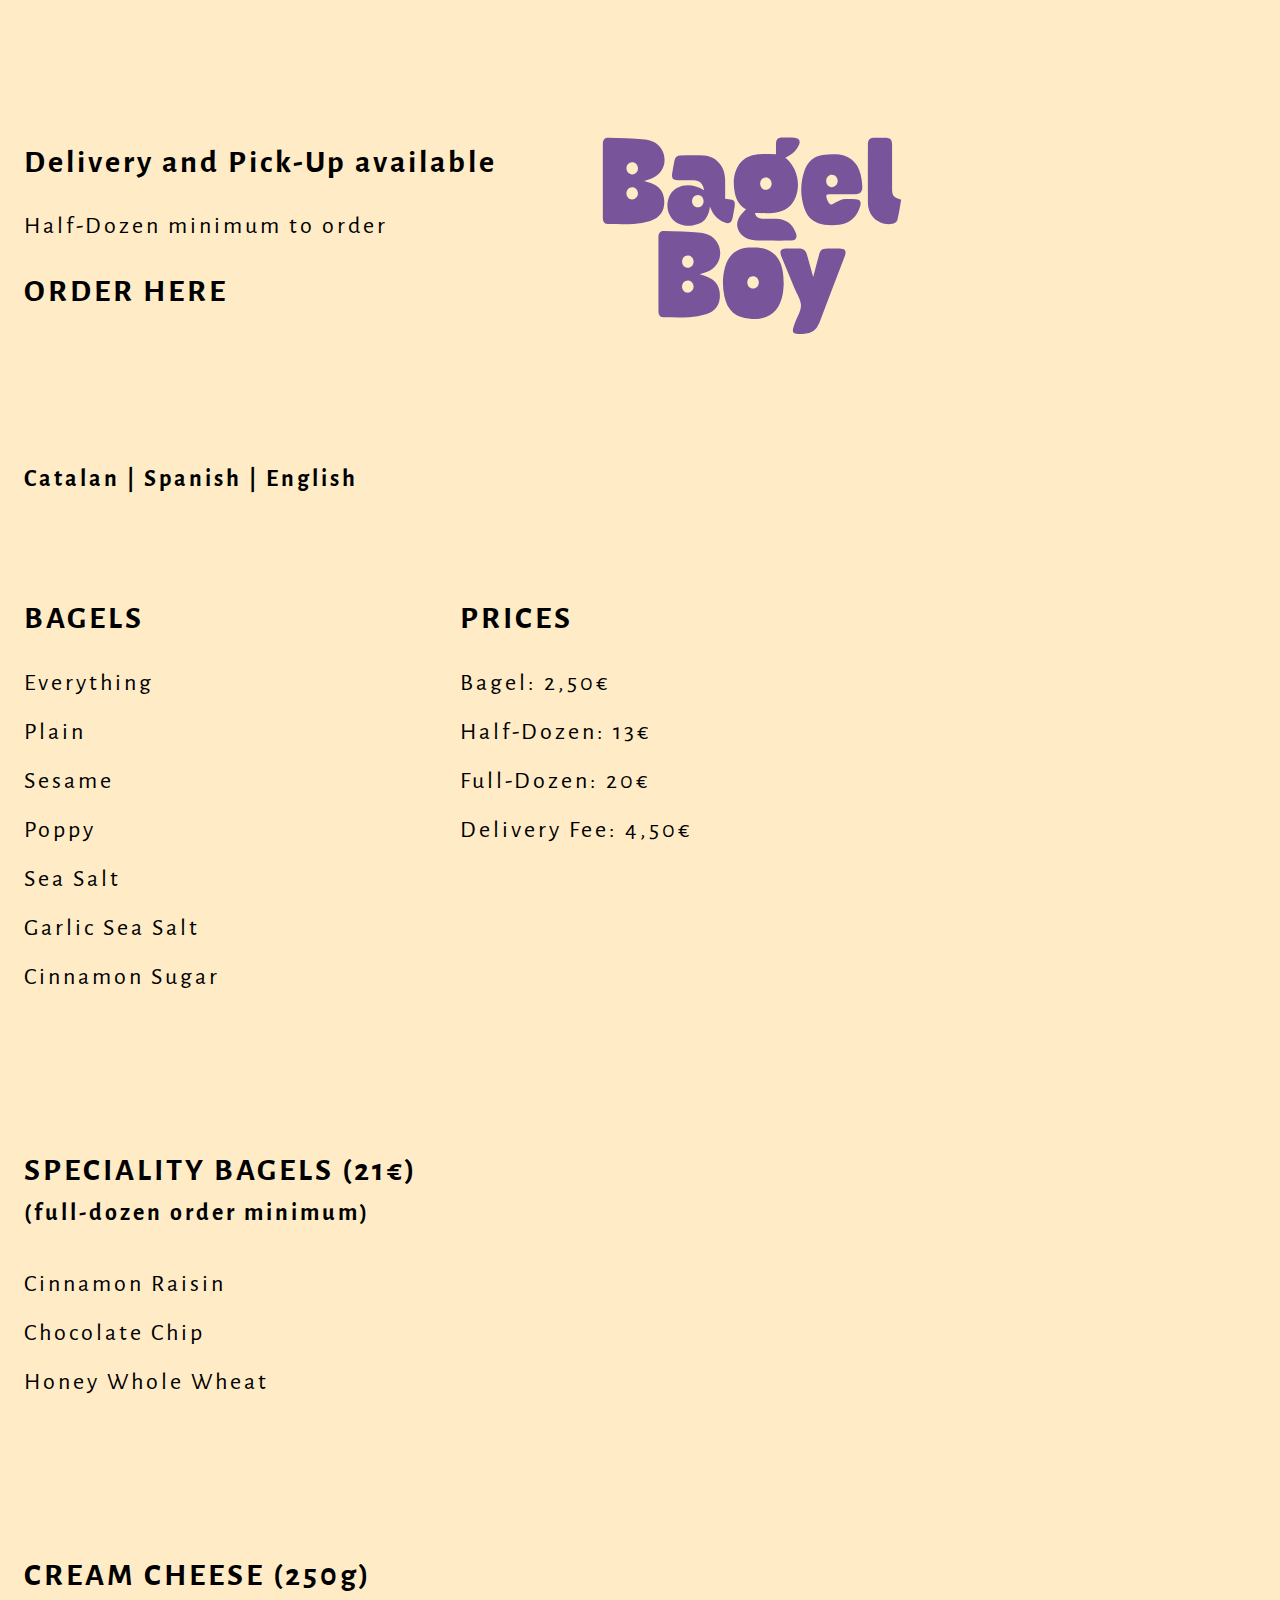
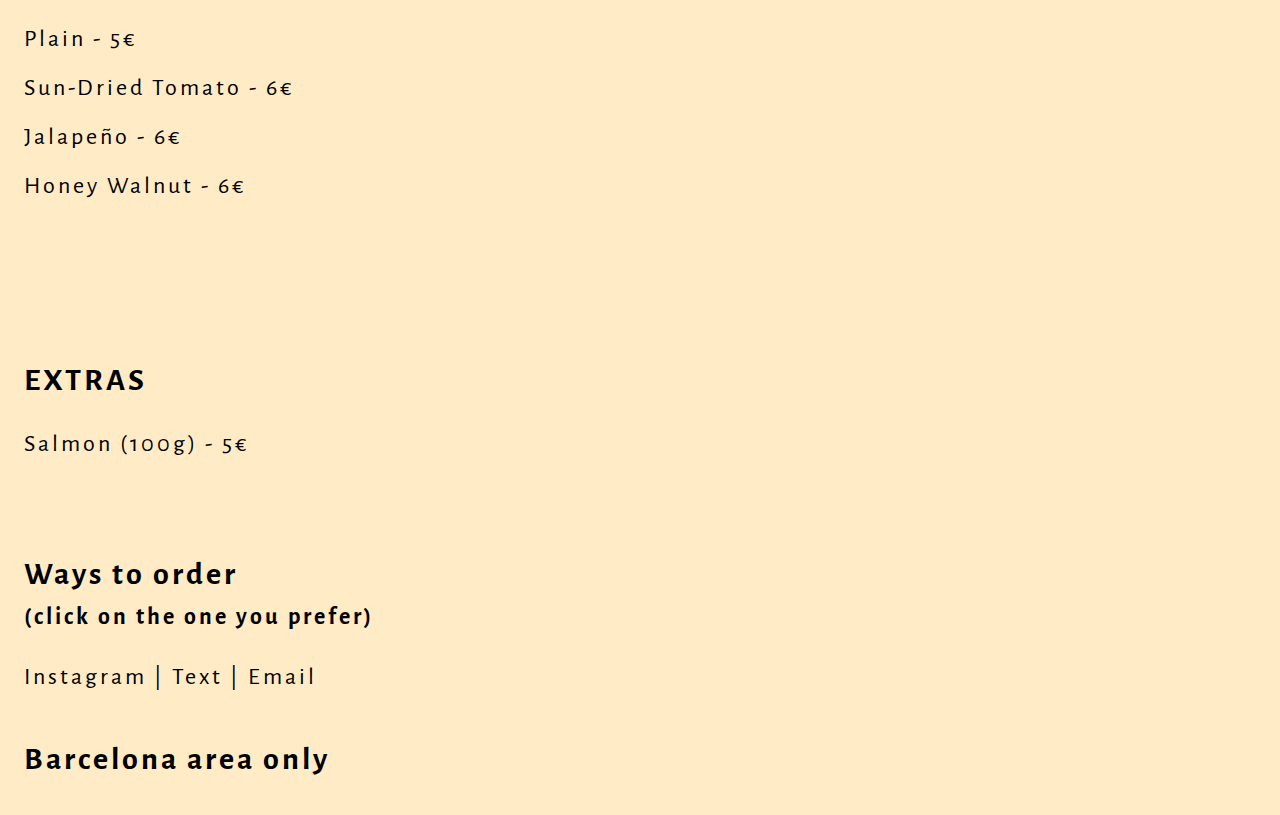
==== html-en/index.html @ c2758b59 "Updated Specialty Bagel Prices" ====
<!DOCTYPE html>
<html lang="en">
  <head>
      <meta charset="UTF-8">
      <meta name="viewport" content="width=device-width, initial-scale=1.0">
      <title> Bagel Boy </title>
      <meta name="description" content="Serving NYC style bagels in Barcelona">
      <link rel="icon" href="/documents/bagelboylogo.svg" type="image/svg">
      <link rel="stylesheet" href="/css/html.css">
      <link rel="preconnect" href="https://fonts.googleapis.com">
      <link rel="preconnect" href="https://fonts.gstatic.com" crossorigin>
      <link href="https://fonts.googleapis.com/css2?family=Alegreya+Sans:wght@400;700&display=swap" rel="stylesheet">
  </head>
</html>
<body>
  <div class="body">
    <div class="top-of-page">
      <div class="title">
        <h1>Delivery and Pick-Up available</h1>
        <p>Half-Dozen minimum to order</p>
        <h1 class="button">
          <a href="https://www.bagelboycoshop.com">ORDER HERE</a>
        </h1>
      </div>
      <div class="title-logo">
        <div class="img">
          <a href="https://www.instagram.com/bagelboyco/"><img src="/documents/logo.svg"></a>
        </div>
      </div>
    </div>
    <div class="language">
      <h2>
        <a href='/index.html'>Catalan | </a>
        <a href='/html-es/index.html'>Spanish | </a>
        <a href='/html-en/index.html'>English</a>
      </h2>
    </div>
    <div class="menu">
      <div class="bagels">
        <h1>BAGELS</h1>
        <p><a href="https://www.bagelboycoshop.com/shop-1/p/everything">Everything</a></p>
        <p><a href="https://www.bagelboycoshop.com/shop-1/p/plain">Plain</a></p>
        <p><a href="https://www.bagelboycoshop.com/shop-1/p/sesame">Sesame</a></p>
        <p><a href="https://www.bagelboycoshop.com/shop-1/p/poppy">Poppy</a></p>
        <p><a href="https://www.bagelboycoshop.com/shop-1/p/sea-salt">Sea Salt</a></p>
        <p><a href="https://www.bagelboycoshop.com/shop-1/p/garlic-sea-salt">Garlic Sea Salt</a></p>
        <p><a href="https://www.bagelboycoshop.com/shop-1/p/cinnamon-sugar">Cinnamon Sugar</a></p>
      </div>
      <div class="prices">
        <h1>PRICES</h1>
        <p>Bagel: 2,50€</p>
        <p>Half-Dozen: 13€</p>
        <p>Full-Dozen: 20€</p>
        <p>Delivery Fee: 4,50€</p>
      </div>
    </div>
    <div class="special-bagels">
      <div class="bagels">
        <h1>SPECIALITY BAGELS (21€)<p>(full-dozen order minimum)</p></h1>
        <p><a href="https://www.bagelboycoshop.com/shop-1/p/cinnamon-raisin">Cinnamon Raisin</a></p>
        <p><a href="https://www.bagelboycoshop.com/shop-1/p/chocolate-chip">Chocolate Chip</a></p>
        <p><a href="https://www.bagelboycoshop.com/shop-1/p/honey-whole-wheat">Honey Whole Wheat</a></p>
      </div>
    </div>
    <div class="special-bagels">
      <div class="bagels">
        <h1>CREAM CHEESE (250g)</h1>
        <p>Plain - 5€</p>
        <p>Sun-Dried Tomato - 6€</p>
        <p>Jalapeño - 6€</p>
        <p>Honey Walnut - 6€</p>
      </div>
    </div>
    <div class="special-bagels">
      <div class="bagels">
        <h1>EXTRAS</h1>
        <p>Salmon (100g) - 5€</p>
      </div>
    </div>
    <div class="order">
      <h1>Ways to order <p>(click on the one you prefer)</p></h1>
    </div>
    <div class="contact">
      <p>
        <a href="https://www.instagram.com/bagelboyco/">Instagram | </a>
        <a href="https://wa.me/34677666089">Text | </a>
        <a href="mailto:bagelboyco@gmail.com?subject=Bagel%20Questions&body=Hi%20BagelBoy!" id="contactLink">Email</a>
      </p>
    </div>
    <div class="footer">
      <h1>Barcelona area only</h1>
    </div>
  </div>
</body>
---- css/html.css ----
* {
  padding: 0rem;
  box-sizing: border-box;
}

html {
  scroll-behavior: smooth;
}

p {
  font-size: 1.5rem;
  font-family: "Alegreya Sans", sans-serif;
  margin: 10px 0;
}

body {
  background-color: rgb(255, 236, 199);
  font-family: "Alegreya Sans", sans-serif;
  letter-spacing: 3px;
  width: 100vw;
  height: 100vh;
  padding: 1rem;
  text-align: left;
}

img {
  height: 400px;
  width: 400px;
}

.top-of-page {
  display: flex;
  justify-content: space-between;
}

.title {
  display: flex;
  justify-content: center;
  flex-direction: column;
}

.title-logo {
  display: flex;
  justify-content: center;
  padding-right: 20rem;
}

.body a {
  text-decoration: none;
  color: black;
  transition: .1s;
}

.body a:hover {
  color: grey;
}

.menu {
  display: flex;
  padding-top: 4rem;

}

.special-bagels {
  display: flex;
  justify-content: flex-start;
  padding-right: 4rem;
  padding-top: 8rem;
}

.contact {
  display: flex;
  justify-content: flex-start;
  padding-right: 4rem;
}

.bagels {
  display: flex;
  justify-content: flex-start;
  flex-direction: column;
  text-align: left;
  padding-right: 15rem;
}

.prices {
  display: flex;
  flex-direction: column;
  text-align: left;
}

.footer {
  padding: 1rem 0;
}

.language {
  padding-top: 1rem;
}

.order {
  padding-top: 4rem;
}

.button {
  /*width: 280px;
  margin-right: auto;
  border: 2px solid black;
  border-radius: 30px;
  background-color: transparent;
  font-size: 15px;
  font-weight: bold;
  line-height: 20px;
  text-align: center;*/
}

@media (max-width: 768px) {
  .body {
    font-size: .5rem;
    letter-spacing: 3px;
  }

  .body a {
    font-size: 1rem;
  }

  .menu {
    flex-direction: column;
    padding-right: 0;
    padding-left: 0;
  }

  .special-bagels {
    flex-direction: column;
    padding-right: 0;
    padding-left: 0;
    padding-top: 5rem;
  }

  .contact {
    padding-right: 0;
  }

  p {
    font-size: 1rem;
  }

  .prices {
    padding-top: 3rem;
  }

  .contact {
    flex-direction: column;
  }

  .bagels {
    padding-right: 0;
  }

  img {
    height: 200px;
    width: 200px;
  }

  .top-of-page {
    flex-direction: column-reverse;
  }

  .title-logo {
    padding-right: 0;
    justify-content: flex-start;
  }
}
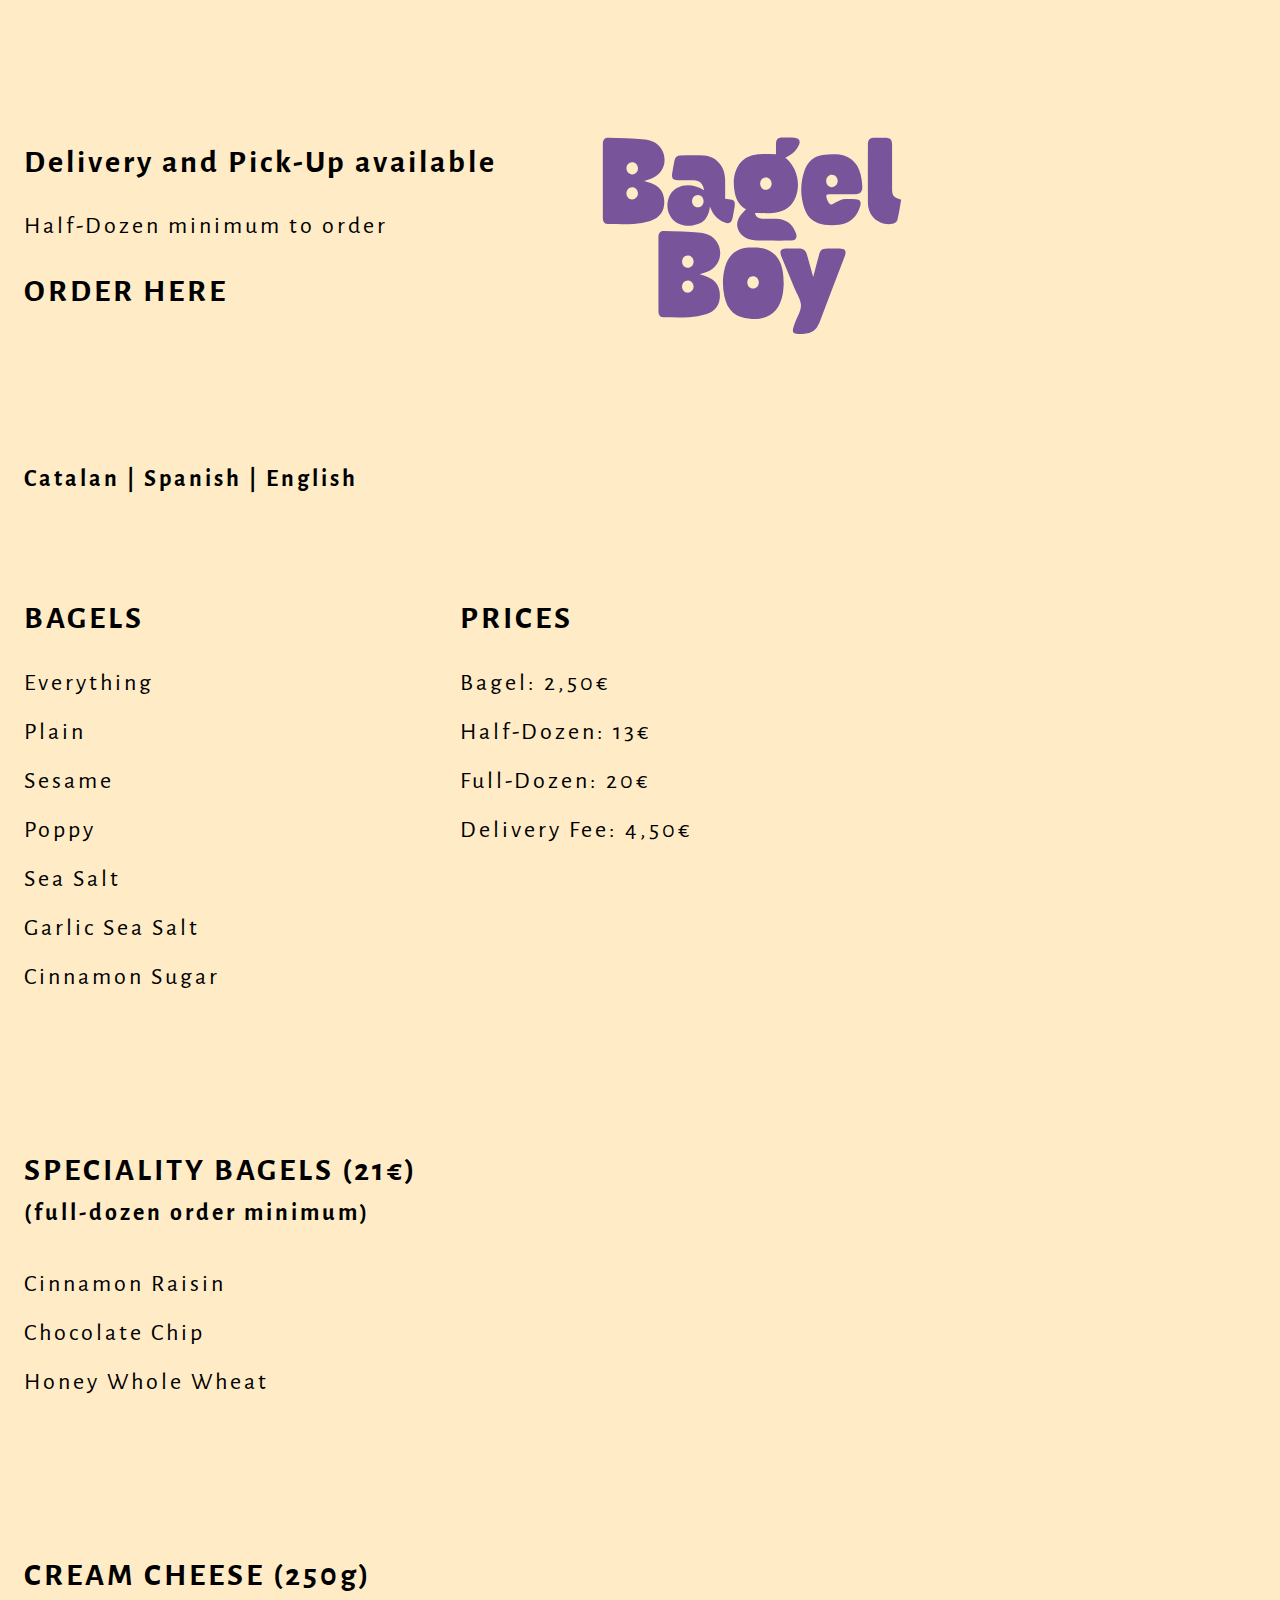
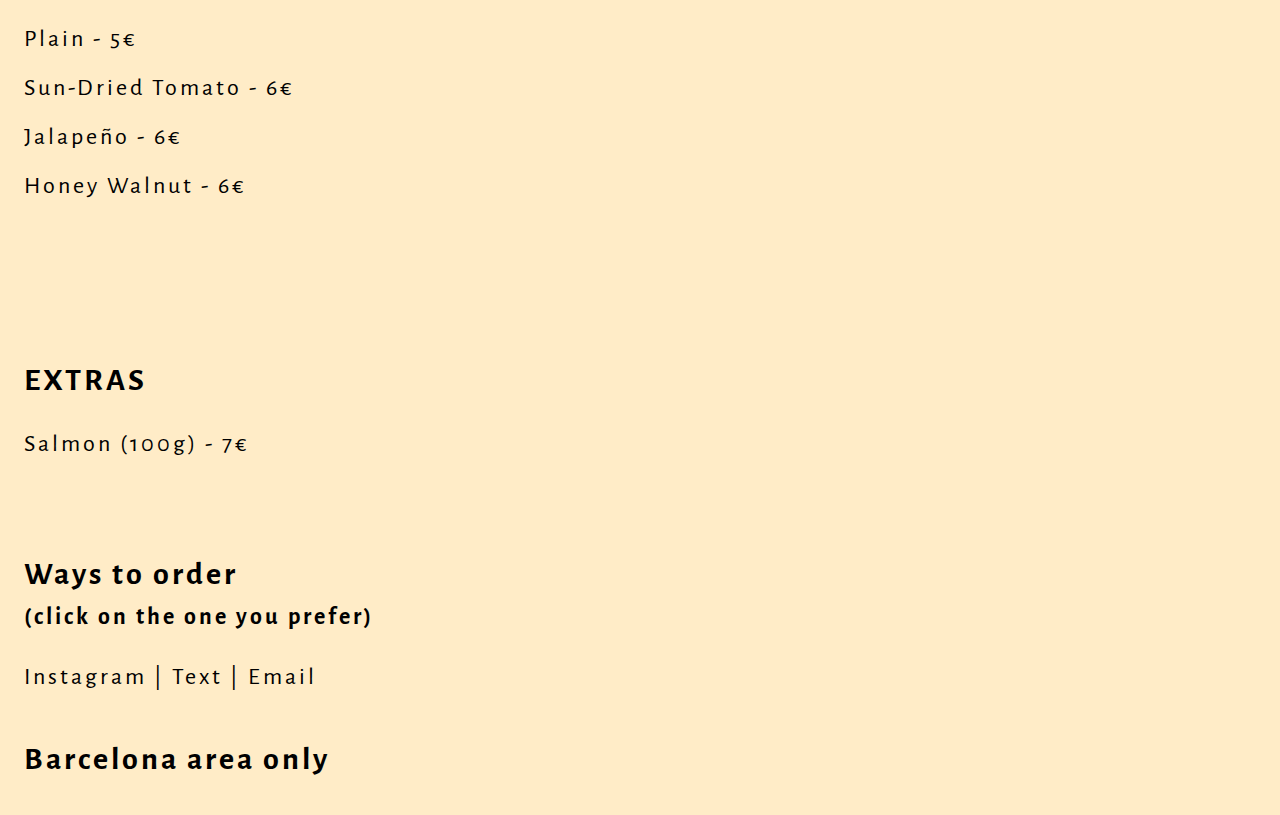
==== commit 463fb9e7: "Updated Salmon Price" ====
--- a/html-en/index.html
+++ b/html-en/index.html
@@ -65,16 +65,16 @@
     <div class="special-bagels">
       <div class="bagels">
         <h1>CREAM CHEESE (250g)</h1>
-        <p>Plain - 5€</p>
-        <p>Sun-Dried Tomato - 6€</p>
-        <p>Jalapeño - 6€</p>
-        <p>Honey Walnut - 6€</p>
+        <p><a href="https://www.bagelboycoshop.com/shop-1/p/plain-cream-cheese">Plain - 5€</a></p>
+        <p><a href="https://www.bagelboycoshop.com/shop-1/p/sun-dried-tomato-cream-cheese">Sun-Dried Tomato - 6€</a></p>
+        <p><a href="https://www.bagelboycoshop.com/shop-1/p/jalapeno-cream-cheese">Jalapeño - 6€</a></p>
+        <p><a href="https://www.bagelboycoshop.com/shop-1/p/honey-walnut-cream-cheese">Honey Walnut - 6€</a></p>
       </div>
     </div>
     <div class="special-bagels">
       <div class="bagels">
         <h1>EXTRAS</h1>
-        <p>Salmon (100g) - 5€</p>
+        <p>Salmon (100g) - 7€</p>
       </div>
     </div>
     <div class="order">
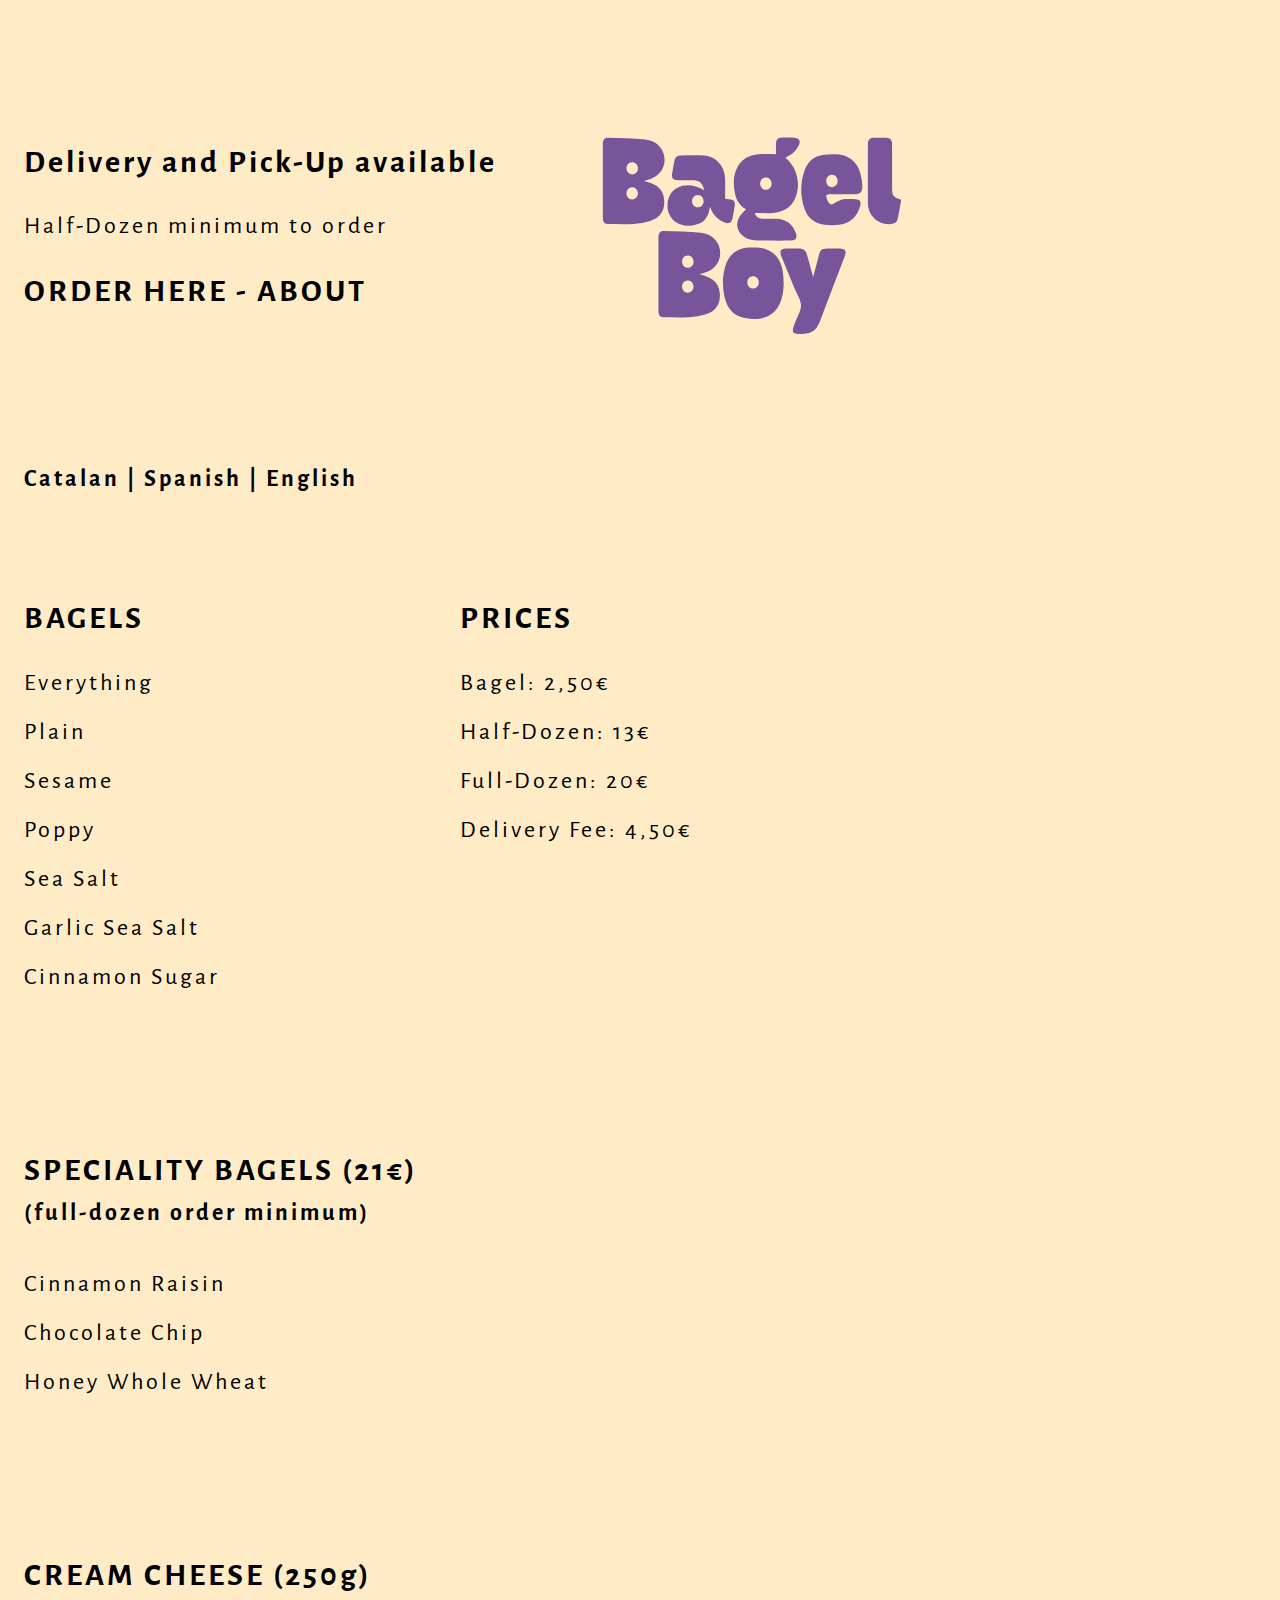
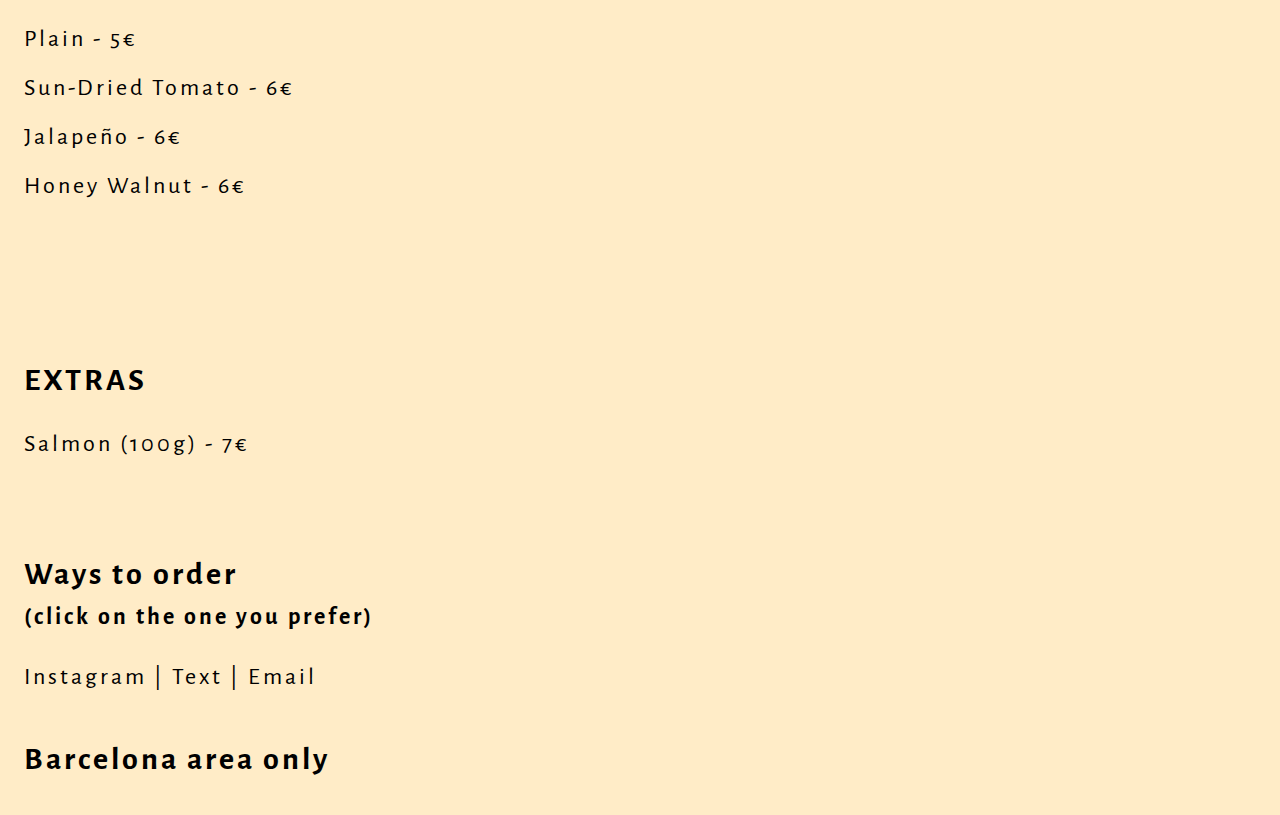
==== commit 4001bfa6: "About Me Added" ====
--- a/html-en/index.html
+++ b/html-en/index.html
@@ -19,7 +19,7 @@
         <h1>Delivery and Pick-Up available</h1>
         <p>Half-Dozen minimum to order</p>
         <h1 class="button">
-          <a href="https://www.bagelboycoshop.com">ORDER HERE</a>
+          <a href="https://www.bagelboycoshop.com">ORDER HERE - </a><a href='about-en.html'>ABOUT</a>
         </h1>
       </div>
       <div class="title-logo">
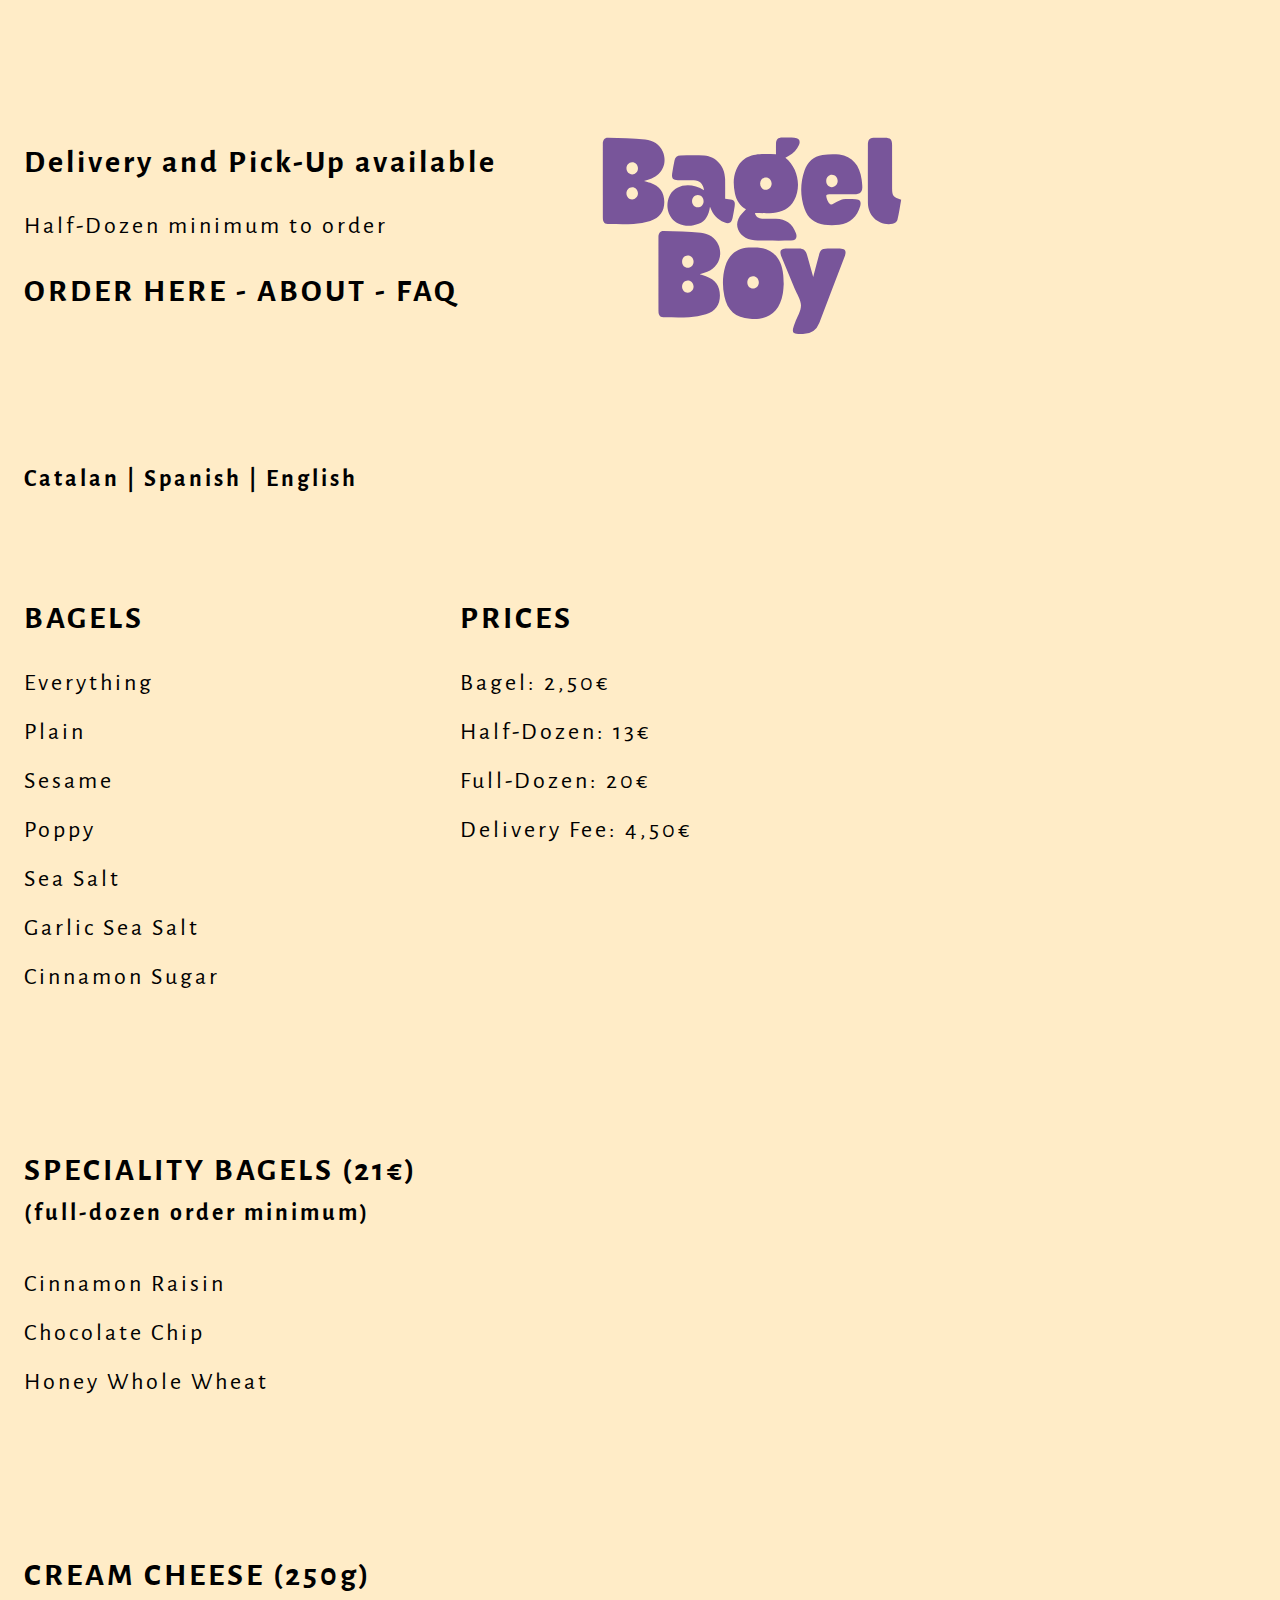
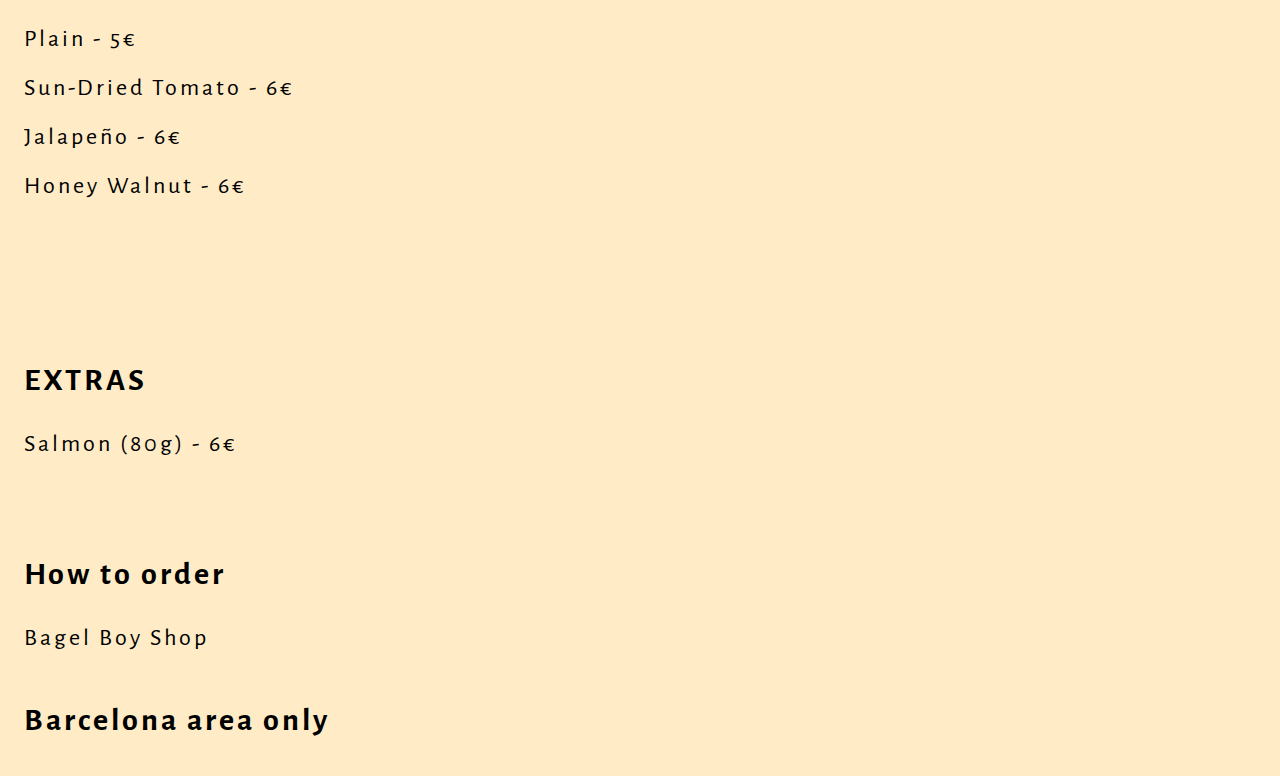
==== commit 3b6a5525: "added FAQS and changed prices" ====
--- a/html-en/index.html
+++ b/html-en/index.html
@@ -19,7 +19,7 @@
         <h1>Delivery and Pick-Up available</h1>
         <p>Half-Dozen minimum to order</p>
         <h1 class="button">
-          <a href="https://www.bagelboycoshop.com">ORDER HERE - </a><a href='about-en.html'>ABOUT</a>
+          <a href="https://www.bagelboycoshop.com">ORDER HERE - </a><a href='about-en.html'>ABOUT - </a><a href='FAQ-en.html'>FAQ</a>
         </h1>
       </div>
       <div class="title-logo">
@@ -74,17 +74,15 @@
     <div class="special-bagels">
       <div class="bagels">
         <h1>EXTRAS</h1>
-        <p>Salmon (100g) - 7€</p>
+        <p>Salmon (80g) - 6€</p>
       </div>
     </div>
     <div class="order">
-      <h1>Ways to order <p>(click on the one you prefer)</p></h1>
+      <h1>How to order</h1>
     </div>
     <div class="contact">
       <p>
-        <a href="https://www.instagram.com/bagelboyco/">Instagram | </a>
-        <a href="https://wa.me/34677666089">Text | </a>
-        <a href="mailto:bagelboyco@gmail.com?subject=Bagel%20Questions&body=Hi%20BagelBoy!" id="contactLink">Email</a>
+        <a href="https://www.bagelboycoshop.com">Bagel Boy Shop</a>
       </p>
     </div>
     <div class="footer">
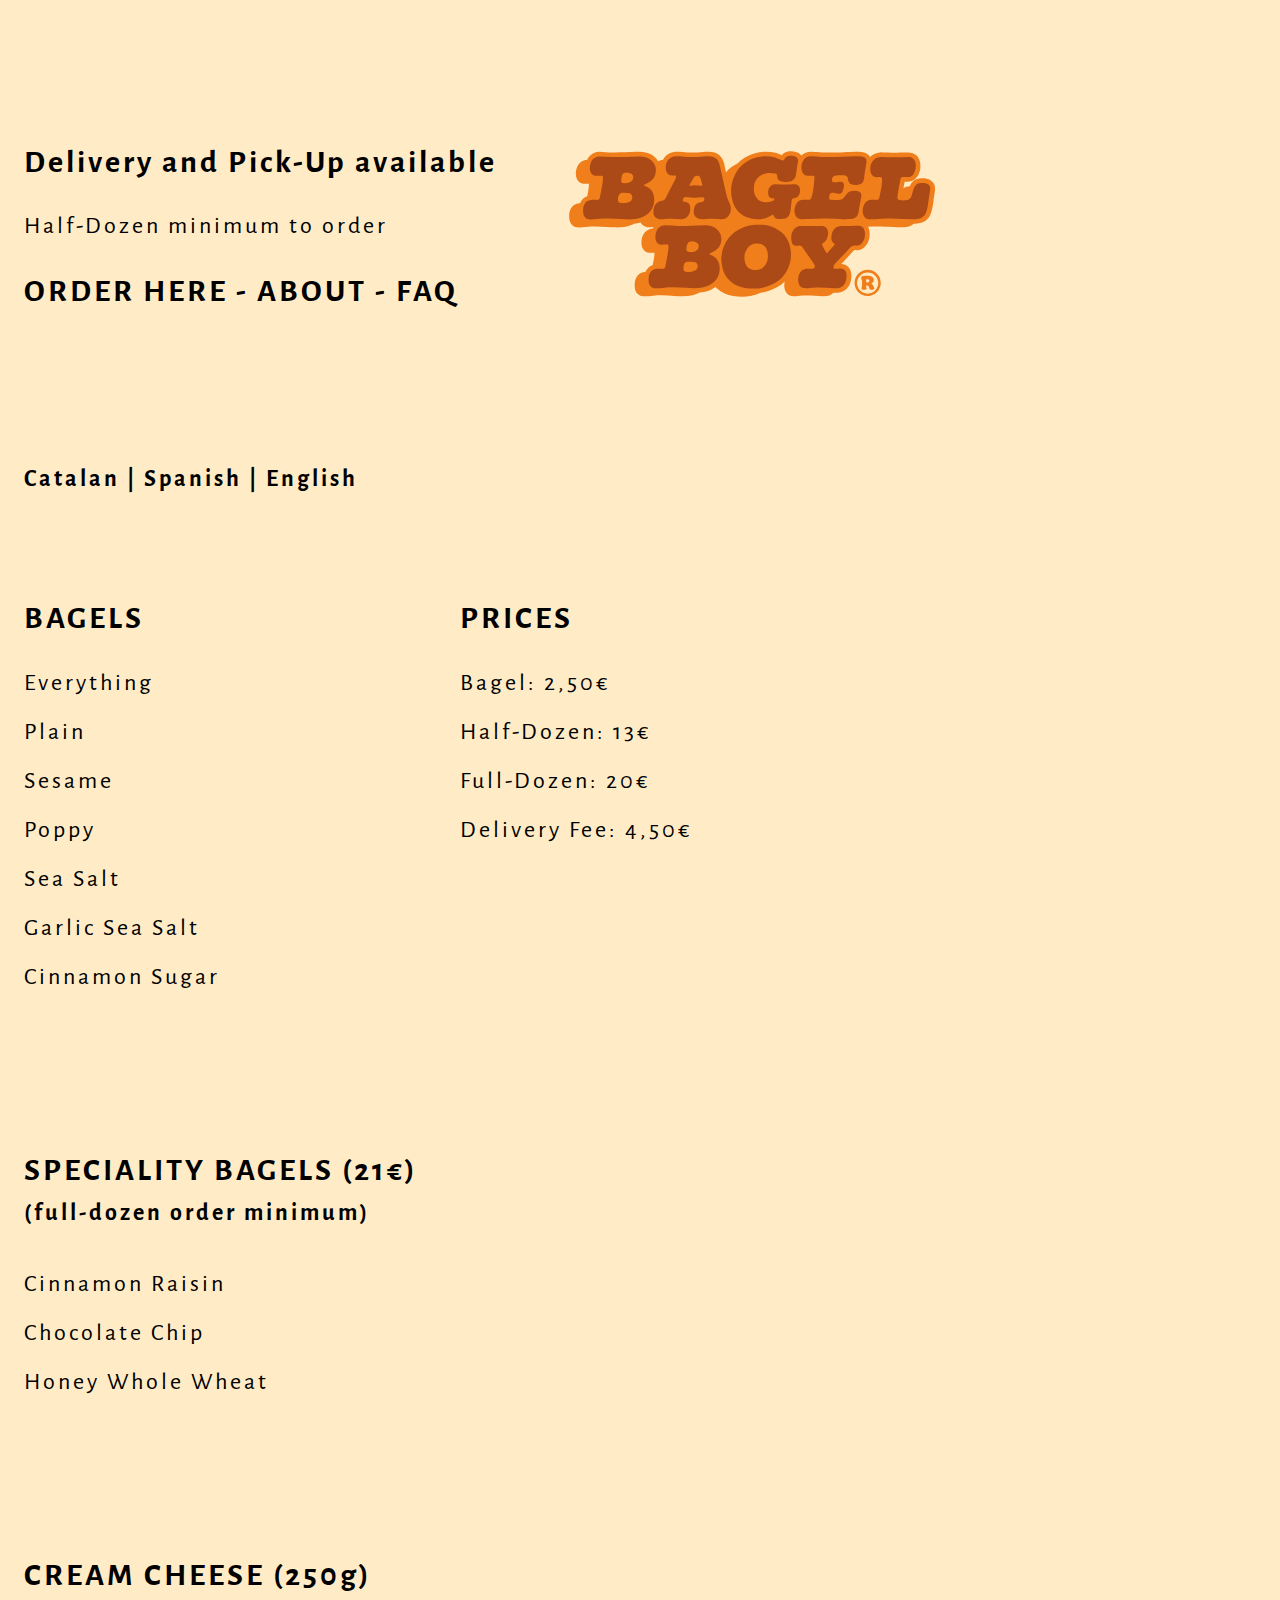
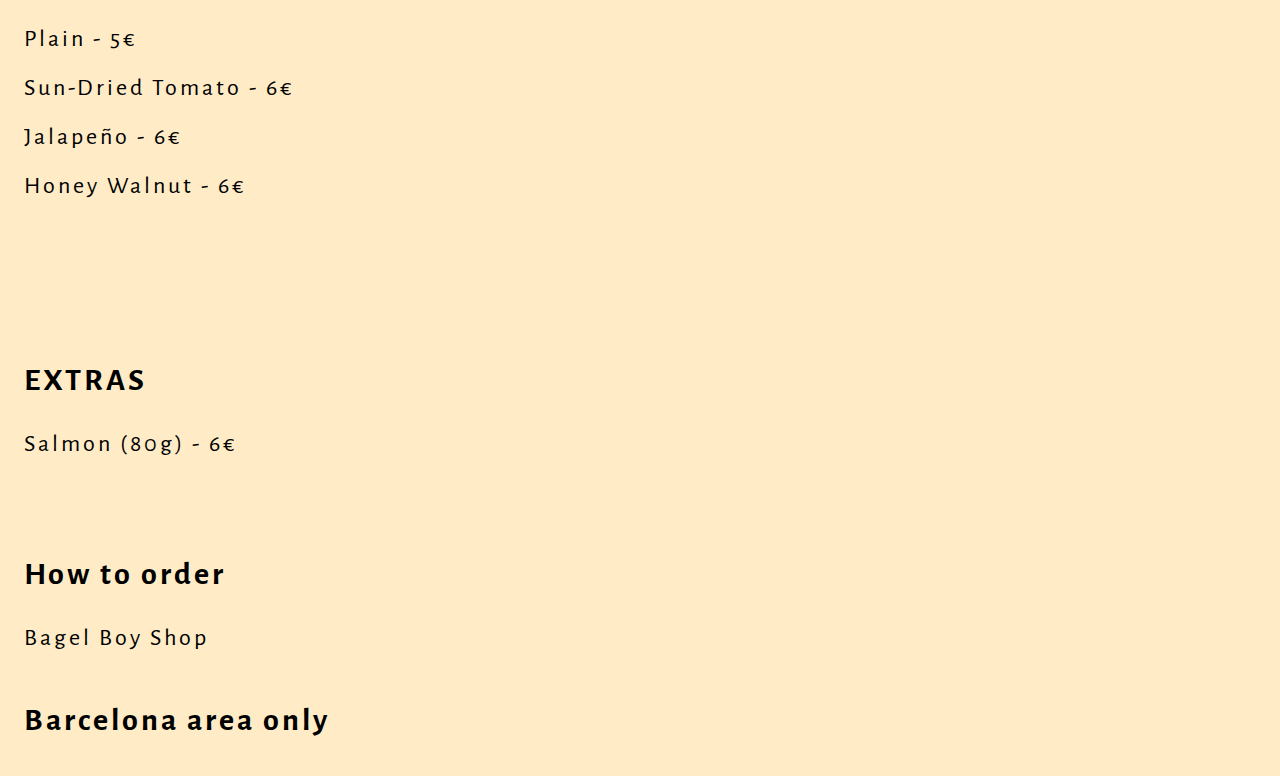
==== commit 29fff053: "updated logo on all pages" ====
--- a/html-en/index.html
+++ b/html-en/index.html
@@ -24,7 +24,7 @@
       </div>
       <div class="title-logo">
         <div class="img">
-          <a href="https://www.instagram.com/bagelboyco/"><img src="/documents/logo.svg"></a>
+          <a href="https://www.instagram.com/bagelboyco/"><img src="/documents/Bagelboylogo2025.svg"></a>
         </div>
       </div>
     </div>
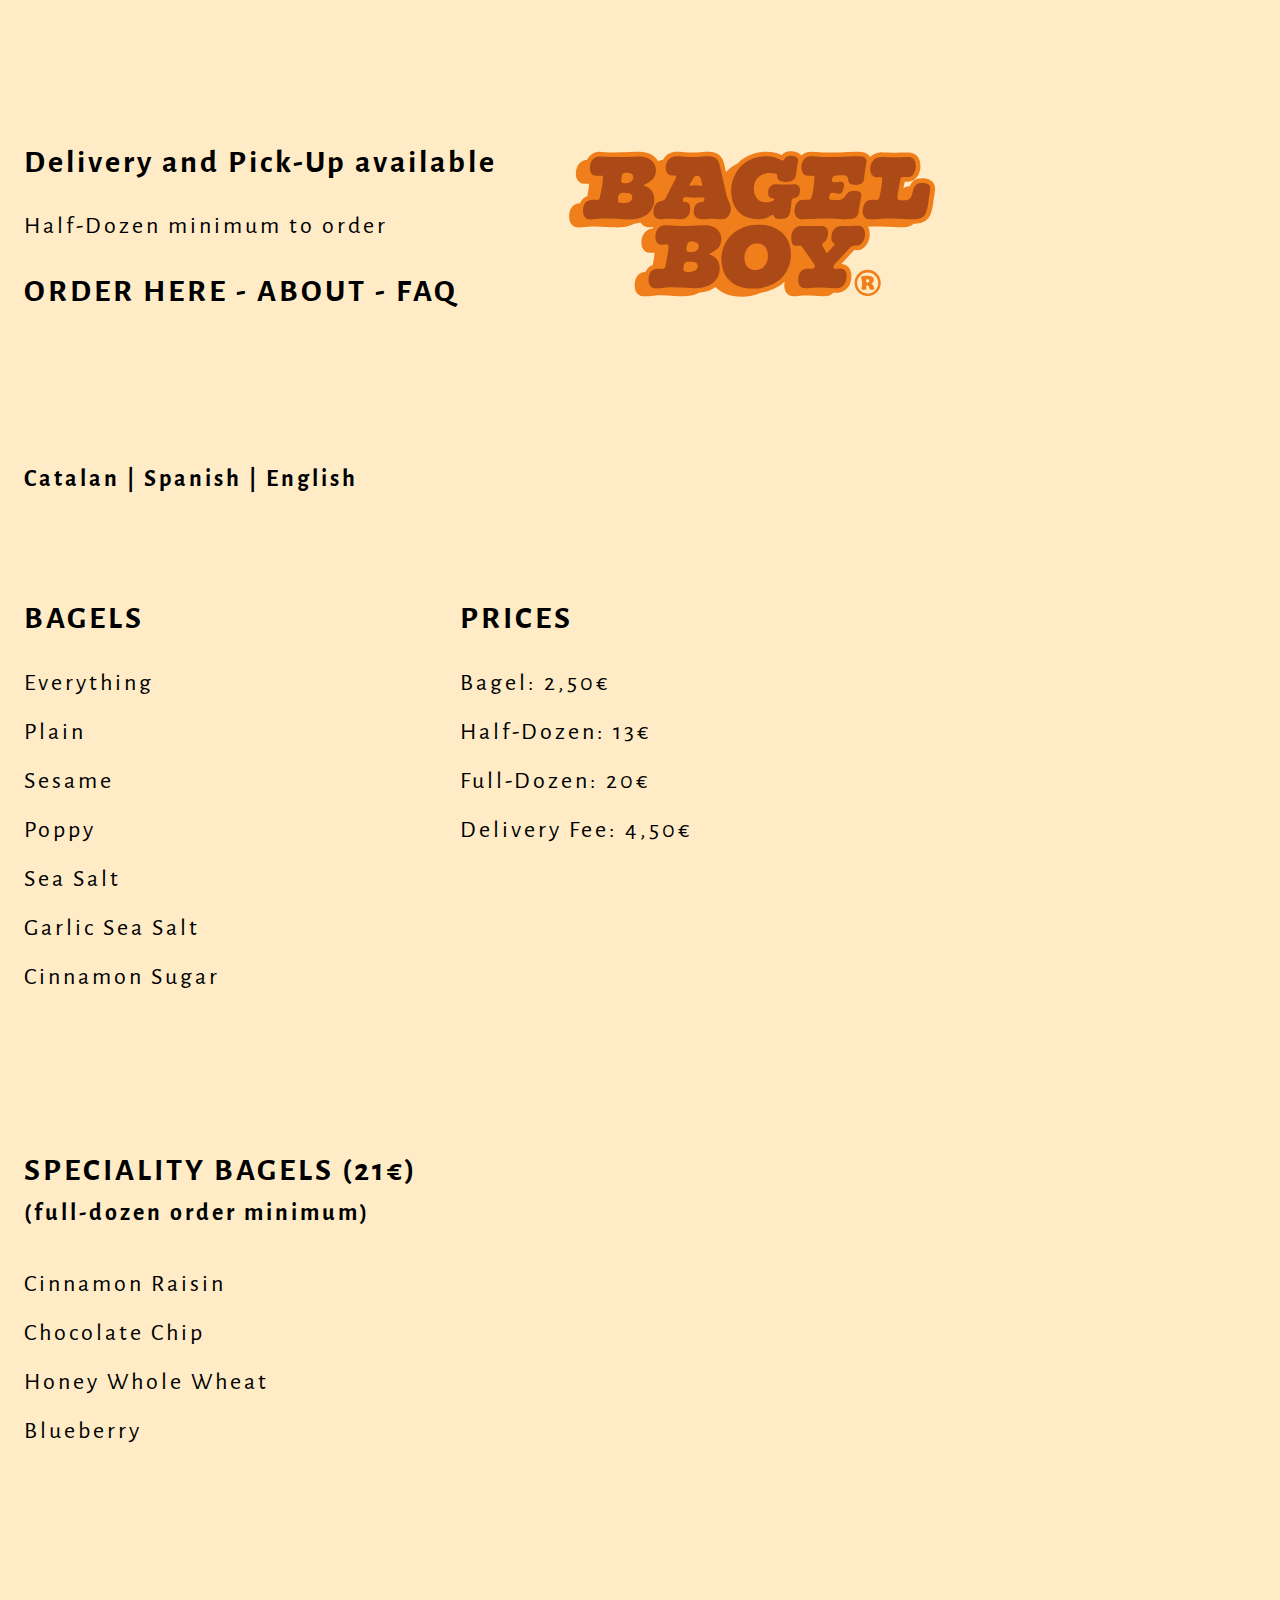
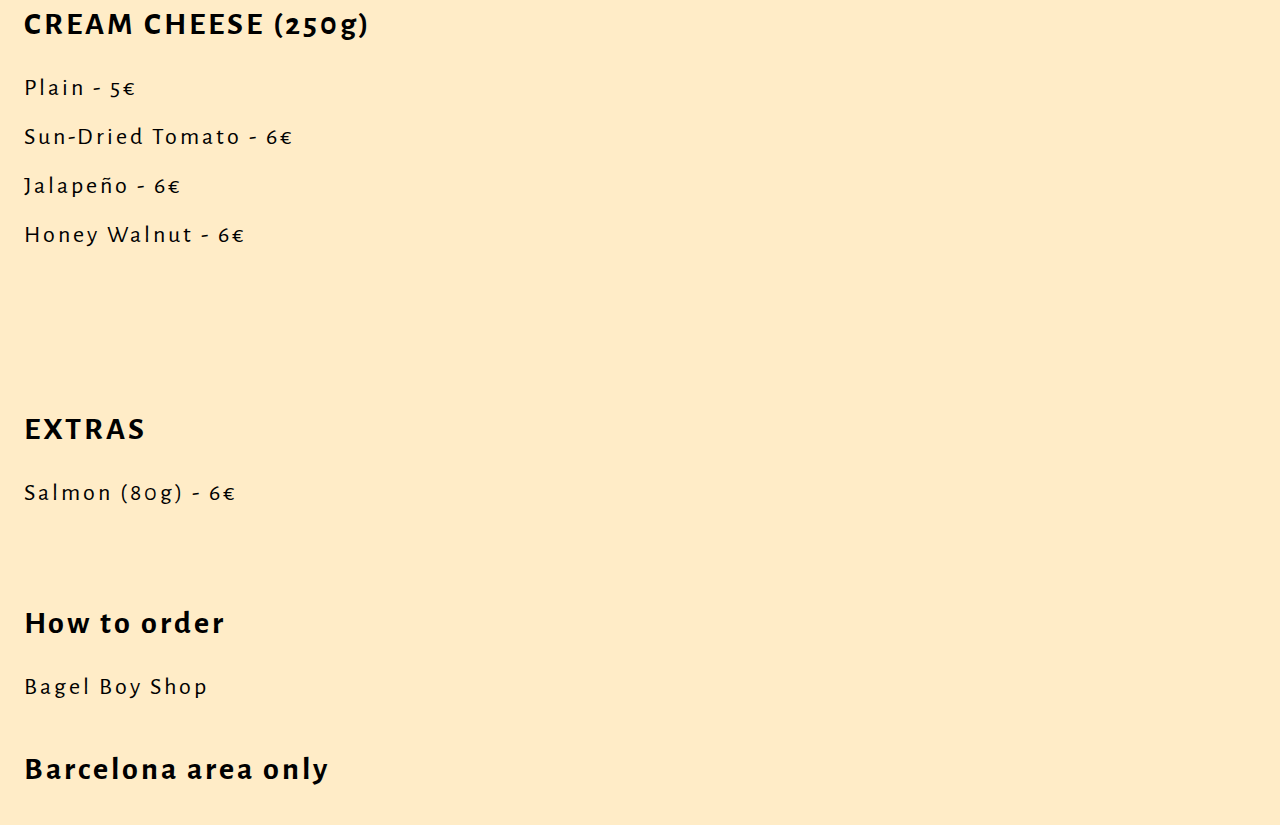
==== commit 4477a1d9: "added blueberry bagels" ====
--- a/html-en/index.html
+++ b/html-en/index.html
@@ -5,7 +5,7 @@
       <meta name="viewport" content="width=device-width, initial-scale=1.0">
       <title> Bagel Boy </title>
       <meta name="description" content="Serving NYC style bagels in Barcelona">
-      <link rel="icon" href="/documents/bagelboylogo.svg" type="image/svg">
+      <link rel="icon" href="/documents/logo bagel boy profile sin circulo.jpg" type="image/svg">
       <link rel="stylesheet" href="/css/html.css">
       <link rel="preconnect" href="https://fonts.googleapis.com">
       <link rel="preconnect" href="https://fonts.gstatic.com" crossorigin>
@@ -19,7 +19,7 @@
         <h1>Delivery and Pick-Up available</h1>
         <p>Half-Dozen minimum to order</p>
         <h1 class="button">
-          <a href="https://www.bagelboycoshop.com">ORDER HERE - </a><a href='about-en.html'>ABOUT - </a><a href='FAQ-en.html'>FAQ</a>
+          <a href="https://www.bagelboycoshop.com">ORDER HERE</a> - <a href='about-en.html'>ABOUT</a> - <a href='FAQ-en.html'>FAQ</a>
         </h1>
       </div>
       <div class="title-logo">
@@ -30,8 +30,8 @@
     </div>
     <div class="language">
       <h2>
-        <a href='/index.html'>Catalan | </a>
-        <a href='/html-es/index.html'>Spanish | </a>
+        <a href='/index.html'>Catalan</a> | 
+        <a href='/html-es/index.html'>Spanish</a> | 
         <a href='/html-en/index.html'>English</a>
       </h2>
     </div>
@@ -60,6 +60,7 @@
         <p><a href="https://www.bagelboycoshop.com/shop-1/p/cinnamon-raisin">Cinnamon Raisin</a></p>
         <p><a href="https://www.bagelboycoshop.com/shop-1/p/chocolate-chip">Chocolate Chip</a></p>
         <p><a href="https://www.bagelboycoshop.com/shop-1/p/honey-whole-wheat">Honey Whole Wheat</a></p>
+        <p><a href="https://www.bagelboycoshop.com/shop-1/p/blueberry">Blueberry</a></p>
       </div>
     </div>
     <div class="special-bagels">
